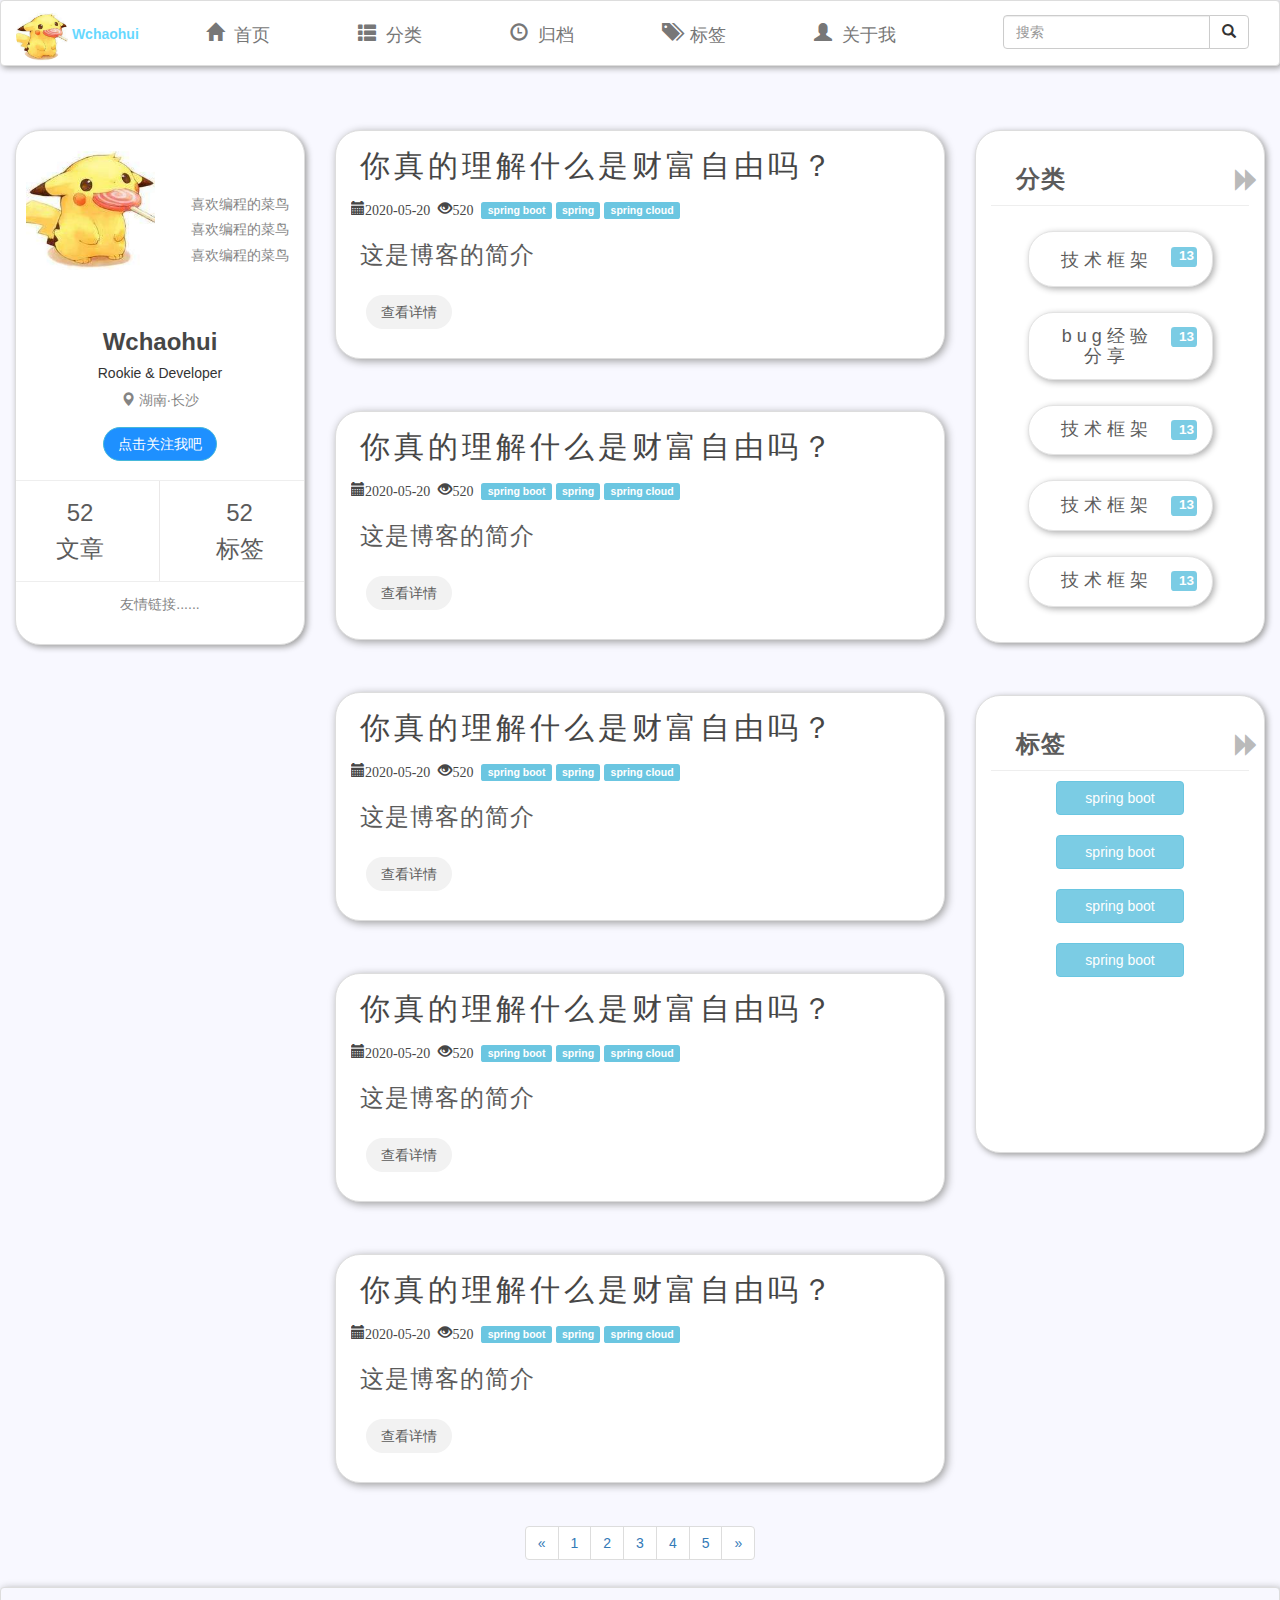
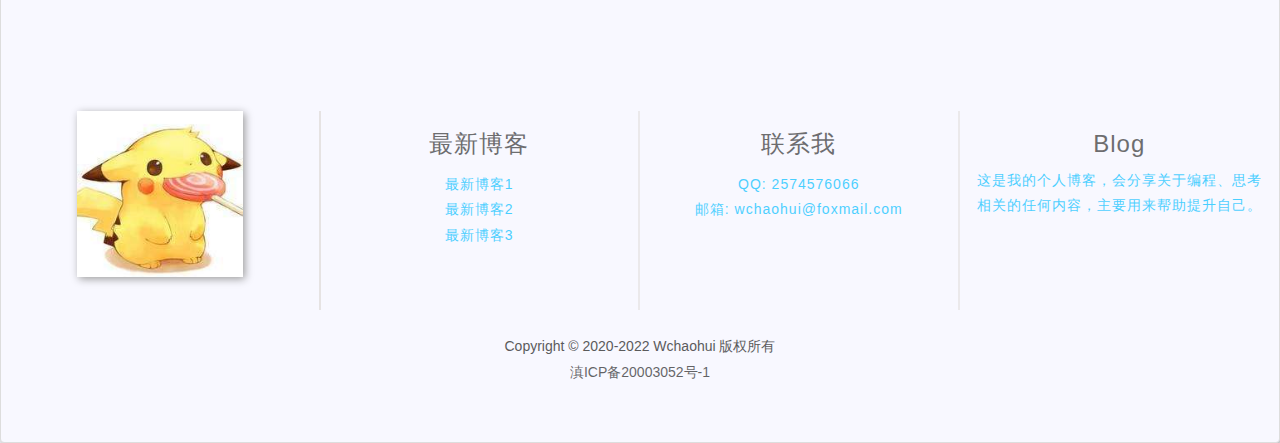
==== index.html @ ba629c8a "Initial commit" ====
<!DOCTYPE html>
<html lang="en">
<head>
    <meta charset="UTF-8">
    <meta http-equiv="X-UA-Compatible" content="IE=edge">
    <meta name="viewport" content="width=device-width, initial-scale=1, maximum-scale=1, user-scalable=no">
    <title>Wchaohui</title>

    <!-- 最新版本的 Bootstrap 核心 CSS 文件 -->
    <link rel="stylesheet"
          href="https://cdn.jsdelivr.net/npm/bootstrap@3.3.7/dist/css/bootstrap.min.css"
          integrity="sha384-BVYiiSIFeK1dGmJRAkycuHAHRg32OmUcww7on3RYdg4Va+PmSTsz/K68vbdEjh4u"
          crossorigin="anonymous">
    <link rel="stylesheet" href="./static/css/me.css">
</head>
<body>
<!--导航条-->
<nav class="navbar navbar-default row text-center thumbnail m-box-shadow-mini m-margin-none m-padded-none" role="navigation" style="height:66px;margin-bottom: 0px">
    <div class="content">
    <div class="container-fluid">
        <div class="navbar-header">
            <button type="button" class="navbar-toggle collapsed" data-toggle="collapse" data-target="#bs-example-navbar-collapse-1" aria-expanded="false">
                <span class="sr-only">Toggle navigation</span>
                <span class="icon-bar"></span>
                <span class="icon-bar"></span>
                <span class="icon-bar"></span>
            </button>
            <a class="" href="#">
                <div class="form-inline navbar-btn ">
                    <img class="m-div-imag-size m-padded-none" src="./static/images/headProtrait.jpg" style="border-radius: 55%;">
                    <b class="m-opacity-big m-font-color-blue">Wchaohui</b>
                </div>

            </a>
        </div>

        <div class="collapse navbar-collapse " id="bs-example-navbar-collapse-1" style="padding-top: 6px">
            <ul class="nav navbar-nav ">
                <li><a href="#" style="font-size: 18px;margin-left: 52px"><span class="glyphicon glyphicon-home"
                                                                                style="padding-right: 6px"
                                                                                aria-hidden="true">&ensp;首页</span> </a></li>
                <li><a href="#" style="font-size: 18px;margin-left: 52px"><span class="glyphicon glyphicon-th-list"
                                                                                style="padding-right: 6px"
                                                                                aria-hidden="true">&ensp;分类 </span></a></li>
                <li><a href="#" style="font-size: 18px;margin-left: 52px"><span class="glyphicon glyphicon-time"
                                                                                style="padding-right: 6px"
                                                                                aria-hidden="true">&ensp;归档 </span></a></li>
                <li><a href="#" style="font-size: 18px;margin-left: 52px"><span class="glyphicon glyphicon-tags"
                                                                                style="padding-right: 6px"
                                                                                aria-hidden="true">&ensp;标签</span> </a></li>
                <li><a href="#" style="font-size: 18px;margin-left: 52px "><span class="glyphicon glyphicon-user"
                                                                                 style="" aria-hidden="true">&ensp;关于我</span>
                </a></li>



            </ul>
            <div class="navbar-form navbar-right" >
                <div class="input-group">
                    <input type="text" class="form-control" placeholder="搜索">
                    <span class="input-group-btn">
                        <button class="btn btn-default" type="button"><span class="glyphicon glyphicon-search" aria-hidden="true"></span></button>
                   </span>
                </div><!-- /input-group -->
            </div><!-- /.col-lg-6 -->


        </div>

    </div>
    </div>

</nav>

<div class="content">
<!--内容主体-->
<div class="row m-margin-none " style="padding-top: 12px">
    <!-- 左侧 -->
    <div class="col-md-3"  >
        <nav class="collapse navbar-collapse m-padded-none " id="collapse-2" style="margin-top: 52px;padding-top: 0px;">
            <div class="panel panel-default panel-body m-border-radius m-box-shadow-mini  m-padded-none text-center" >
<!--                头像、介绍-->
                <div class="row m-middle">
<!--                    头像-->
                    <div class="col-md-6 center-block">
                        <img src="./static/images/headProtrait.jpg" class="img-responsive m-margin-large">
                    </div>
                    <!-- 介绍-->
                    <div class="col-md-6   m-opacity-big text-center">
                        <div class="m-margin-tb-big" >
                            <h5>喜欢编程的菜鸟</h5>
                            <h5>喜欢编程的菜鸟</h5>
                            <h5>喜欢编程的菜鸟</h5>
                        </div>
                    </div>
                </div>
                <!-- 个人信息 -->
                <div class="row text-center m-font-lined ">
                    <h3 class="m-opacity" style="margin-top: 0px;"><b>Wchaohui</b></h3>
                    <h5>Rookie & Developer</h5>
                    <h5 class="m-opacity-big"  style="margin-bottom: 0px" ><span class="glyphicon glyphicon-map-marker"aria-hidden="true"></span> 湖南·长沙</h5>
                    <button type="button" class="btn btn-info m-border-radius m-padded-lr-mini m-margin-tb-mini" style="background-color: dodgerblue;outline: none">点击关注我吧</button>
                </div>
<!--                 博客 、 标签 -->
                <hr class="m-margin-none">
                <div class="row ">

                    <!-- 博客 -->
                    <div class="col-md-6 m-padded-none m-opacity-mini m-padded-tb" style="border-right: 1px solid #E6E3E3">
                                <h3 class="m-font-mimi m-margin-none m-font-lined-mini">52</h3>
                                <h3 class="m-font-mini m-margin-none m-font-lined-mini">文章</h3>
                    </div>


                    <!-- 标签 -->
                    <div class="col-md-6 m-padded-none m-opacity-mini m-padded-tb" >
                        <h3 class="m-font-mimi m-margin-none m-font-lined-mini">52</h3>
                        <h3 class="m-font-mini m-margin-none m-font-lined-mini">标签</h3>
                    </div>

                </div>
                <hr class="m-margin-none" style="padding-left: 0;padding-right:0">
                <div class="row m-opacity-big m-margin-tiny m-div-min-height-mini">
                    <h5>友情链接......</h5>
                </div>

                

            </div>
        </nav>
    </div>


    <!--    中间-->
    <div class="col-md-6" >
        <!--        header-->
        <!--        <div class="panel panel-default panel-body m-padded-tb-mini" style="margin-bottom: 0px">-->
        <!--            <div class="row text-center">-->
        <!--                <div class="col-md-2" style="color: aqua"><h3>博客</h3></div>-->
        <!--                <h3 class="col-md-2 col-md-offset-8" >共 <strong style="color: darkorange">14</strong> 篇</h3>-->
        <!--            </div>-->
        <!--        </div>-->
        <!--        中间内容-->
        <div>
            <div class="panel panel-default panel-body m-border-radius m-box-shadow" style="margin-top: 52px">
                <!--            标题-->
                <div class="m-padded-tb-mini m-font-spaced-mini m-font-padded-left m-opacity"><h2 class="m-margin-none">你真的理解什么是财富自由吗？</h2></div>
                <div class="row container-fluid m-opacity" style="margin-top: 8px">
                        <div class="text-left m-padded-none" style="margin-top:6px;margin-right: 3px" >
                            <span class="glyphicon glyphicon-calendar m-padded-none text-right"  style="padding-right:0.3em" aria-hidden="true">2020-05-20</span>
                            <span class="text-right glyphicon glyphicon-eye-open m-padded-none" style="padding-top: 0.1em;padding-right:0.3em" aria-hidden="true">520</span>
                            <span class="label label-info">spring boot</span>
                            <span class="label label-info">spring</span>
                            <span class="label label-info">spring cloud</span>
                        </div>
                </div>
                <div class="m-padded-tb-mini m-font-spaced m-font-padded-left m-opacity-mini m-margin-none"><h3>这是博客的简介</h3></div>
                <div class="m-padded-tb col-md-2 "><button type="button" class="btn btn-primary-outline  m-opacity-mini m-padded-lr-mini" style="border-radius: 25px;outline: none;">查看详情</button></div>



            </div>

            <div class="panel panel-default panel-body m-border-radius m-box-shadow" style="margin-top: 52px">
                <!--            标题-->
                <div class="m-padded-tb-mini m-font-spaced-mini m-font-padded-left m-opacity"><h2 class="m-margin-none">你真的理解什么是财富自由吗？</h2></div>
                <div class="row container-fluid m-opacity" style="margin-top: 8px">
                    <div class="text-left m-padded-none" style="margin-top:6px;margin-right: 3px" >
                        <span class="glyphicon glyphicon-calendar m-padded-none text-right"  style="padding-right:0.3em" aria-hidden="true">2020-05-20</span>
                        <span class="text-right glyphicon glyphicon-eye-open m-padded-none" style="padding-top: 0.1em;padding-right:0.3em" aria-hidden="true">520</span>
                        <span class="label label-info">spring boot</span>
                        <span class="label label-info">spring</span>
                        <span class="label label-info">spring cloud</span>
                    </div>
                </div>
                <div class="m-padded-tb-mini m-font-spaced m-font-padded-left m-opacity-mini m-margin-none"><h3>这是博客的简介</h3></div>
                <div class="m-padded-tb col-md-2 "><button type="button" class="btn btn-primary-outline  m-opacity-mini m-padded-lr-mini" style="border-radius: 25px;outline: none;">查看详情</button></div>



            </div>
            <div class="panel panel-default panel-body m-border-radius m-box-shadow" style="margin-top: 52px">
                <!--            标题-->
                <div class="m-padded-tb-mini m-font-spaced-mini m-font-padded-left m-opacity"><h2 class="m-margin-none">你真的理解什么是财富自由吗？</h2></div>
                <div class="row container-fluid m-opacity" style="margin-top: 8px">
                    <div class="text-left m-padded-none" style="margin-top:6px;margin-right: 3px" >
                        <span class="glyphicon glyphicon-calendar m-padded-none text-right"  style="padding-right:0.3em" aria-hidden="true">2020-05-20</span>
                        <span class="text-right glyphicon glyphicon-eye-open m-padded-none" style="padding-top: 0.1em;padding-right:0.3em" aria-hidden="true">520</span>
                        <span class="label label-info">spring boot</span>
                        <span class="label label-info">spring</span>
                        <span class="label label-info">spring cloud</span>
                    </div>
                </div>
                <div class="m-padded-tb-mini m-font-spaced m-font-padded-left m-opacity-mini m-margin-none"><h3>这是博客的简介</h3></div>
                <div class="m-padded-tb col-md-2 "><button type="button" class="btn btn-primary-outline  m-opacity-mini m-padded-lr-mini" style="border-radius: 25px;outline: none;">查看详情</button></div>



            </div>
            <div class="panel panel-default panel-body m-border-radius m-box-shadow" style="margin-top: 52px">
                <!--            标题-->
                <div class="m-padded-tb-mini m-font-spaced-mini m-font-padded-left m-opacity"><h2 class="m-margin-none">你真的理解什么是财富自由吗？</h2></div>
                <div class="row container-fluid m-opacity" style="margin-top: 8px">
                    <div class="text-left m-padded-none" style="margin-top:6px;margin-right: 3px" >
                        <span class="glyphicon glyphicon-calendar m-padded-none text-right"  style="padding-right:0.3em" aria-hidden="true">2020-05-20</span>
                        <span class="text-right glyphicon glyphicon-eye-open m-padded-none" style="padding-top: 0.1em;padding-right:0.3em" aria-hidden="true">520</span>
                        <span class="label label-info">spring boot</span>
                        <span class="label label-info">spring</span>
                        <span class="label label-info">spring cloud</span>
                    </div>
                </div>
                <div class="m-padded-tb-mini m-font-spaced m-font-padded-left m-opacity-mini m-margin-none"><h3>这是博客的简介</h3></div>
                <div class="m-padded-tb col-md-2 "><button type="button" class="btn btn-primary-outline  m-opacity-mini m-padded-lr-mini" style="border-radius: 25px;outline: none;">查看详情</button></div>



            </div>
            <div class="panel panel-default panel-body m-border-radius m-box-shadow" style="margin-top: 52px">
                <!--            标题-->
                <div class="m-padded-tb-mini m-font-spaced-mini m-font-padded-left m-opacity"><h2 class="m-margin-none">你真的理解什么是财富自由吗？</h2></div>
                <div class="row container-fluid m-opacity" style="margin-top: 8px">
                    <div class="text-left m-padded-none" style="margin-top:6px;margin-right: 3px" >
                        <span class="glyphicon glyphicon-calendar m-padded-none text-right"  style="padding-right:0.3em" aria-hidden="true">2020-05-20</span>
                        <span class="text-right glyphicon glyphicon-eye-open m-padded-none" style="padding-top: 0.1em;padding-right:0.3em" aria-hidden="true">520</span>
                        <span class="label label-info">spring boot</span>
                        <span class="label label-info">spring</span>
                        <span class="label label-info">spring cloud</span>
                    </div>
                </div>
                <div class="m-padded-tb-mini m-font-spaced m-font-padded-left m-opacity-mini m-margin-none"><h3>这是博客的简介</h3></div>
                <div class="m-padded-tb col-md-2 "><button type="button" class="btn btn-primary-outline  m-opacity-mini m-padded-lr-mini" style="border-radius: 25px;outline: none;">查看详情</button></div>



            </div>



<!--            简介-->

        </div>






        <!--        footer分页跳转-->
        <div class="m-padded-tb-mini" style="margin-top: 0px">
            <div class="row text-center">
                <nav aria-label="Page navigation">
                    <ul class="pagination">
                        <li>
                            <a href="#" aria-label="Previous">
                                <span aria-hidden="true">&laquo;</span>
                            </a>
                        </li>
                        <li><a href="#">1</a></li>
                        <li><a href="#">2</a></li>
                        <li><a href="#">3</a></li>
                        <li><a href="#">4</a></li>
                        <li><a href="#">5</a></li>
                        <li>
                            <a href="#" aria-label="Next">
                                <span aria-hidden="true">&raquo;</span>
                            </a>
                        </li>
                    </ul>
                </nav>
            </div>
        </div>

    </div>

    <!-- 右侧 -->
    <div class="col-md-3 " >
        <div class="m-padded-none " style="margin-top: 52px;padding-top: 0px;" >
<!--            分类-->
            <div class="panel panel-default panel-body m-border-radius m-box-shadow-mini " >
                <div class=" page-header m-padded-none m-margin-none" style="padding-left: 25px">
                    <h3 class="row m-opacity-mini m-font-spaced ">
                        <b class="col-md-5">分类</b>
                        <a class="col-md-2 col-md-offset-5" href="#"><span class="glyphicon glyphicon-forward text-right " style="color: darkgray;margin-bottom: 5px" aria-hidden="true"></span></a>
                    </h3>
                </div>
                <!-- 分类具体内容 -->
                <div class="col-md-10 col-md-offset-1 text-center m-opacity-mini m-div-min-height">
                    <div class="panel panel-default panel-body m-border-radius m-margin-top m-padded-tb-tiny m-box-shadow-mini ">
                        <h4 class="m-center-block m-font-lined-mini">
                            <div class="col-md-10 m-font-spaced-tiny " style="padding-bottom: 8px">技术框架</div>
                            <span class="col-md-2  label label-info " style="margin-bottom: 10px">13</span>
                        </h4>
                    </div>
                    <div class="panel panel-default panel-body m-border-radius m-margin-top m-padded-tb-tiny m-box-shadow-mini">
                        <h4>
                            <div class="col-md-10 m-font-spaced-tiny" style="padding-bottom: 8px">bug经验分享</div>
                            <span class="col-md-2  label label-info" style="margin-bottom: 10px">13</span>
                        </h4>
                    </div>

                    <div class="panel panel-default panel-body m-border-radius m-margin-top m-padded-tb-tiny m-box-shadow-mini">
                        <h4>
                            <div class="col-md-10 m-font-spaced-tiny" style="padding-bottom: 8px">技术框架</div>
                            <span class="col-md-2  label label-info" style="margin-bottom: 10px">13</span>
                        </h4>
                    </div>
                    <div class="panel panel-default panel-body m-border-radius m-margin-top m-padded-tb-tiny m-box-shadow-mini">
                        <h4>
                            <div class="col-md-10 m-font-spaced-tiny" style="padding-bottom: 8px">技术框架</div>
                            <span class="col-md-2  label label-info" style="margin-bottom: 10px">13</span>
                        </h4>
                    </div>
                    <div class="panel panel-default panel-body m-border-radius m-margin-top m-padded-tb-tiny m-box-shadow-mini">
                        <h4>
                            <div class="col-md-10 m-font-spaced-tiny" style="padding-bottom: 8px">技术框架</div>
                            <span class="col-md-2  label label-info" style="margin-bottom: 10px">13</span>
                        </h4>
                    </div>

                </div>
            </div>
<!--            标签-->
            <div class="panel panel-default panel-body m-border-radius m-box-shadow-mini m-margin-tb ">
                <div class=" page-header m-padded-none m-margin-none" style="padding-left: 25px">
                    <h3 class="row m-opacity-mini m-font-spaced ">
                        <b class="col-md-5">标签</b>
                        <a class="col-md-2 col-md-offset-5" href="#"><span class="glyphicon glyphicon-forward text-right " style="color: darkgray;margin-bottom: 5px" aria-hidden="true"></span></a>
                    </h3>
                </div>
                <!-- 标签具体内容 -->
                <div class="m-opacity-mini m-div-min-height  m-margin-none text-center" >
<!--                    <div class="col-md-5 m-margin-tiny "><h3 ><span class="label label-info">spring boot</span></h3></div>-->
                    <span class="btn btn-info m-margin-large m-padded-lr">spring boot</span>
                    <span class="btn btn-info m-margin-large m-padded-lr">spring boot</span>
                    <span class="btn btn-info m-margin-large m-padded-lr">spring boot</span>
                    <span class="btn btn-info m-margin-large m-padded-lr">spring boot</span>


                </div>
            </div>
        </div>

    </div>
    </div>
</div>
<!--底部footer-->
<footer   class="thumbnail text-center  m-box-shadow m-padded-none m-margin-none" style="background-color: ghostwhite" >
    <div class="content">

    <div class="col-md-12 m-font-spaced">
        <div class="row  m-padded-none m-margin-tb-mini" style="padding-top: 52px;">

            <div class="col-md-3 m-div-min-height-large " style="border-right: 2px solid #E6E3E3">
                <img src="./static/images/headProtrait.jpg" class="m-box-shadow" style="width: 166px; height: 166px">
            </div>
            <div class="col-md-3 m-div-min-height-large m-opacity-tiny" style="border-right: 2px solid #E6E3E3">
                <h3>最新博客</h3>
                <div class="m-margin-tb-mini " >
                    <h5 ><a href="#" style="color: deepskyblue">最新博客1</a></h5>
                    <h5><a href="#" style="color: deepskyblue">最新博客2</a></h5>
                    <h5><a href="#" style="color: deepskyblue">最新博客3</a></h5>
                </div>

            </div>
            <div class="col-md-3 m-div-min-height-large m-opacity-tiny" style="border-right: 2px solid #e6e3e3">
                <h3>联系我</h3>
                <div class="m-margin-tb-mini m-font-color-blue">
                    <h5>QQ: 2574576066</h5>
                    <h5>邮箱: wchaohui@foxmail.com</h5>
                </div>

            </div>

            <div class="col-md-3 m-div-min-height-large m-opacity-tiny m-font-spaced">
                <h3>Blog</h3>
                <h5 class="m-font-lined m-font-color-blue ">这是我的个人博客，会分享关于编程、思考相关的任何内容，主要用来帮助提升自己。</h5>
            </div>
        </div>
    </div>
        <div class="row m-margin-tb m-margin-none">
            <div class="col-md-6 col-md-offset-3">
<!-- 分割线               <div class="m-aline "></div>-->
                <div>
                    <h5 class="m-opacity-mini">Copyright © 2020-2022 Wchaohui 版权所有</h5>
                    <h5 ><a href="http://www.beian.miit.gov.cn" class="m-opacity-big" >滇ICP备20003052号-1</a></h5>
                </div>



            </div>


        </div>
    </div>


</footer>
<!-- 最新的 Bootstrap 核心 JavaScript 文件 -->
<script src="https://cdn.jsdelivr.net/npm/bootstrap@3.3.7/dist/js/bootstrap.min.js"
        integrity="sha384-Tc5IQib027qvyjSMfHjOMaLkfuWVxZxUPnCJA7l2mCWNIpG9mGCD8wGNIcPD7Txa"
        crossorigin="anonymous">
</script>
</body>
</html>
---- static/css/me.css ----
a:link {
    color: black;
    text-decoration:none;
}
/* 未访问链接*/
a:visited {
    color: black;
    text-decoration:none;
}

/* 已访问链接 */
a:hover {
    color: orange;
    text-decoration:none;
}  /* 鼠标移动到链接上 */
a:active {
    color:orange;
    text-decoration:none;
}

.m-imag-size {
    width: 100%;
    height: 100%;
}
.m-div-imag-size {
    width: 52px;
    height: 52px;
}
.m-padded-none {
    padding: 0px;
}
.m-div-min-height-mini {

    min-height: 52px;

}
.m-div-min-height-large {

    min-height: 199px;

}
.m-div-min-height {
    min-height: 366px;

}
.m-tag-color {
    background-color: aliceblue;
    color: black;
}

.m-margin-none{
    margin: 0px;
}


.m-margin-top {
    margin-top: 25px;
}
.m-margin-tb-mini {
    margin-top: 19px;
    margin-bottom: 19px;
}
.m-margin-tb-tiny {
    margin-top: 25px;
    margin-bottom: 25px;
}
.m-margin-tb {
    margin-top: 52px;
    margin-bottom: 52px;
}
.m-margin-tb-big {
    margin-top: 66px;
    margin-bottom: 66px;
}
.m-margin-big {
    margin: 52px 52px 52px 52px;
}
.m-margin-tiny {
    margin: 5px 10px 5px 10px;
}
.m-margin-large{
    margin: 10px 10px 10px 10px;
}
.m-box-shadow {
    box-shadow:2px 2px 8px #9C9C9C;
}
.m-box-shadow-mini {
    box-shadow:2px 2px 6px #9C9C9C;
}
.m-margin-min{
    margin: 10px 10px 10px 10px;

}
.m-padded-lr-mini {
    padding-left: 1em;
    padding-right: 1em;
}
.m-padded-lr {
    padding-left: 2em;
    padding-right: 2em;
}

.m-padded-tb-mini {
    padding-top: 0.2em;
    padding-bottom: 0.2em;
}
.m-padded-tb-tiny {
    padding-top: 0.3em;
    padding-bottom: 0.3em;
}
.m-padded-tb-small {
    padding-top: 0.5em;
    padding-bottom: 0.5em;
}
.m-padded-tb {
    padding-top: 1em;
    padding-bottom: 1em;
}
.m-padded-tb-large {
    padding-top: 2em;
    padding-bottom: 2em;
}
.m-padded-tb-big {
    padding-top: 3em;
    padding-bottom: 3em;
}
.m-padded-tb-huge {
    padding-top: 4em;
    padding-bottom:4em;
}
.m-padded-tb-massive {
    padding-top: 5em;
    padding-bottom: 5em;
}

.m-font-padded-left{
    padding-left: 9px;
}
.m-font-thin {
    font-width: 300px;
}
.m-font-spaced-mini {
    letter-spacing: 4px;
}
.m-font-spaced {
    letter-spacing: 1px;
}
.m-font-spaced-large {
    letter-spacing: 3px;
}
.m-font-spaced-tiny {
    letter-spacing: 5px;
}
.m-font-lined {
    line-height: 1.8;
}
.m-font-lined-mini {
    line-height: 1.5;
}
.m-font-color-blue {
    color: deepskyblue;
}


/*
    透明度
 */
.m-opacity-mini {
    opacity: 0.8;
}
.m-opacity {
    opacity: 0.90;
}
.m-opacity-tiny {
    opacity: 0.7;
}
.m-opacity-big {
    opacity: 0.6;
}
/*
圆角
 */
.m-border-radius {
    border-radius: 25px;
}

/*
竖线
 */
.m-vLine {
    float:left;
    margin-top: 0px;
    width: 1px;
    height: 88px;
    background: #E6E3E3;
}
/*
    横线
 */
.m-aline {
    background-color:#E6E3E3;
    height:2px;

}
body {
    -webkit-text-size-adjust : 100% ;
    -moz-text-size-adjust : 100% ;
    -ms-text-size-adjust : 100% ;
    text-size-adjust : 100%;
    background-color: ghostwhite;
}
/*
垂直居中
 */
.m-middle {
    float: none;
    display: inline-block;
    vertical-align: middle;
}

.content {
    max-width: 1666px;
    margin-right: auto;
    margin-left: auto;
}
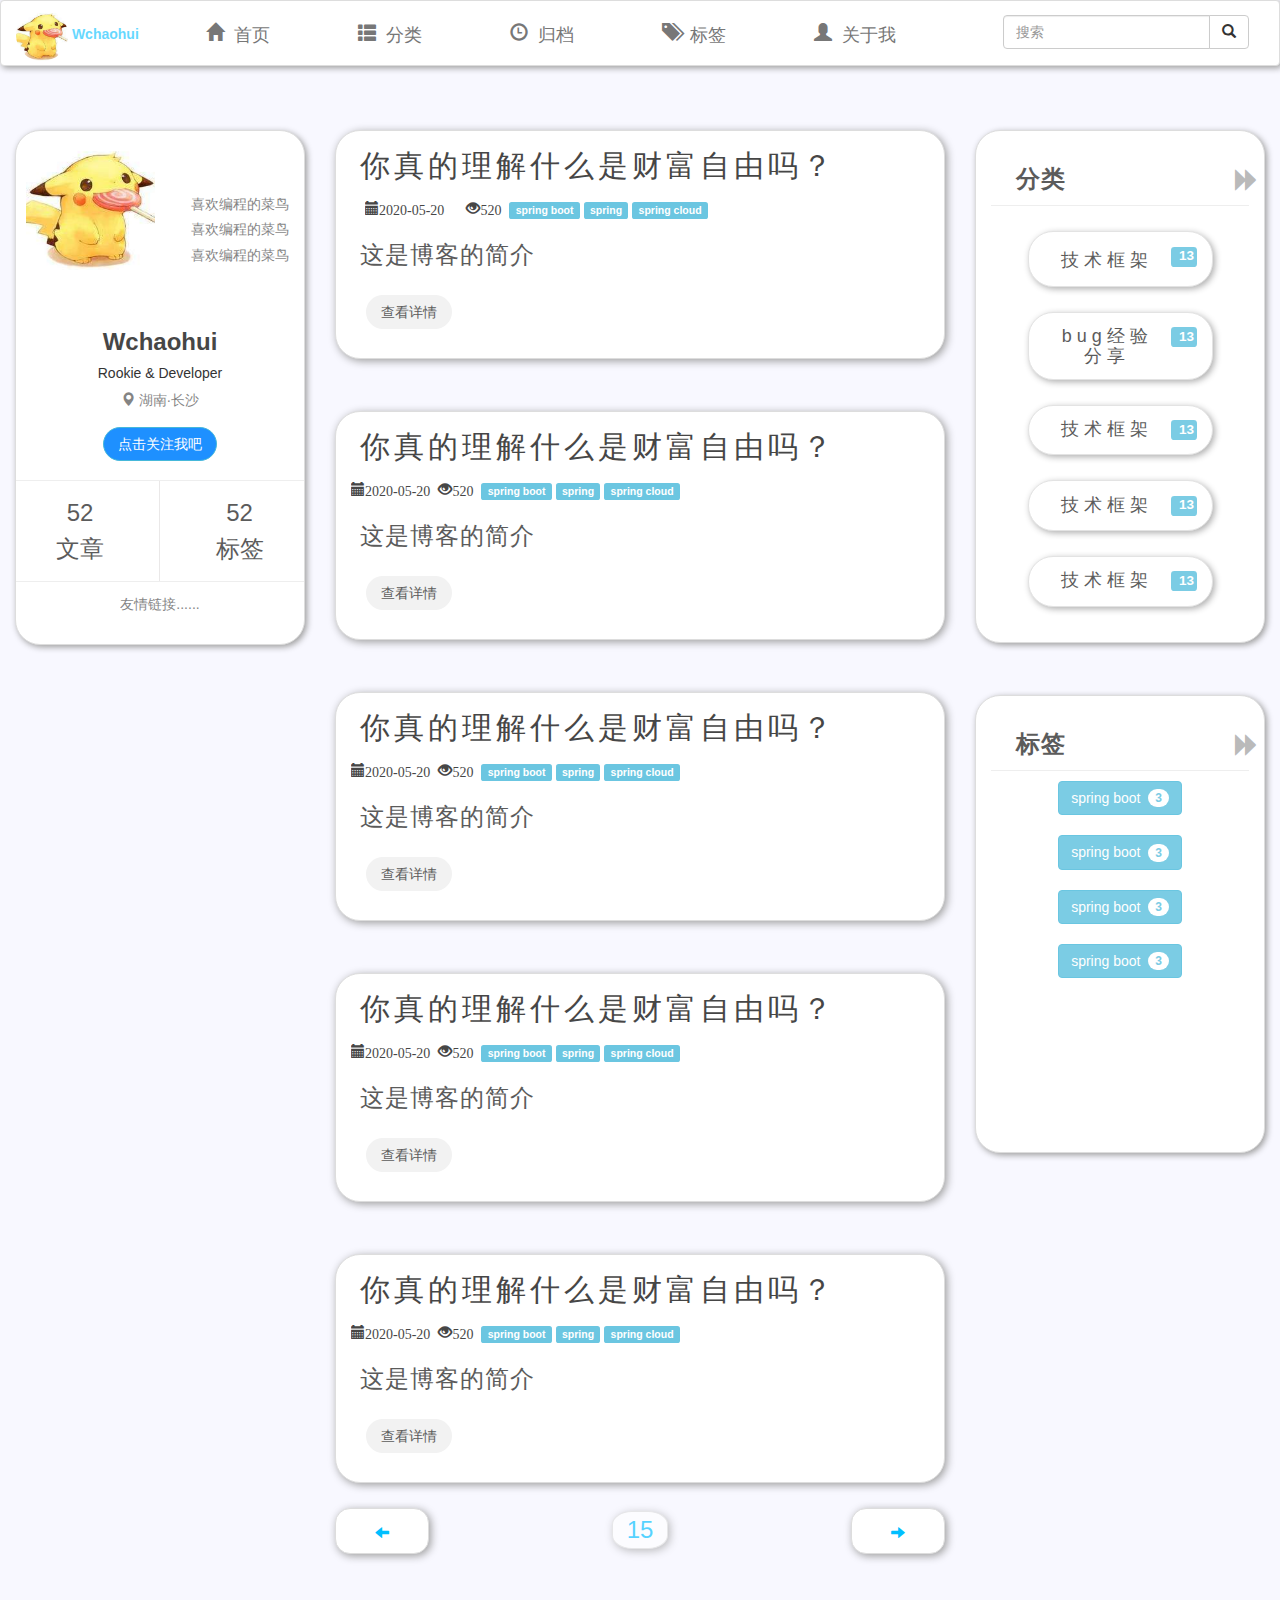
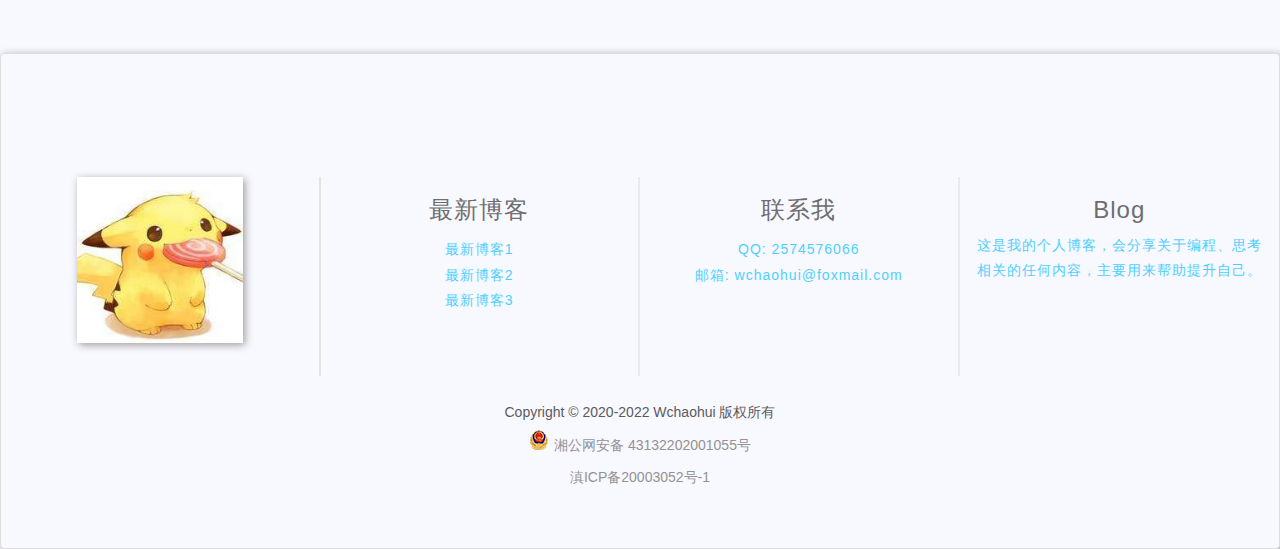
==== commit f0412f4e: "博客详情、归档和分类页面完成" ====
--- a/index.html
+++ b/index.html
@@ -145,14 +145,14 @@
             <div class="panel panel-default panel-body m-border-radius m-box-shadow" style="margin-top: 52px">
                 <!--            标题-->
                 <div class="m-padded-tb-mini m-font-spaced-mini m-font-padded-left m-opacity"><h2 class="m-margin-none">你真的理解什么是财富自由吗？</h2></div>
-                <div class="row container-fluid m-opacity" style="margin-top: 8px">
-                        <div class="text-left m-padded-none" style="margin-top:6px;margin-right: 3px" >
-                            <span class="glyphicon glyphicon-calendar m-padded-none text-right"  style="padding-right:0.3em" aria-hidden="true">2020-05-20</span>
-                            <span class="text-right glyphicon glyphicon-eye-open m-padded-none" style="padding-top: 0.1em;padding-right:0.3em" aria-hidden="true">520</span>
-                            <span class="label label-info">spring boot</span>
-                            <span class="label label-info">spring</span>
-                            <span class="label label-info">spring cloud</span>
-                        </div>
+                <div class="row container-fluid m-opacity" style="margin-top: 8px;">
+                    <div class="text-left" style="margin-top:6px;margin-right: 3px" >
+                        <span class="glyphicon glyphicon-calendar m-padded-lr-mini"  style="padding-right:0.3em" aria-hidden="true">2020-05-20</span>
+                        <span class=" glyphicon glyphicon-eye-open m-padded-lr-mini" style="padding-top: 0.1em;padding-right:0.3em" aria-hidden="true">520</span>
+                        <span class="label label-info ">spring boot</span>
+                        <span class="label label-info ">spring</span>
+                        <span class="label label-info ">spring cloud</span>
+                    </div>
                 </div>
                 <div class="m-padded-tb-mini m-font-spaced m-font-padded-left m-opacity-mini m-margin-none"><h3>这是博客的简介</h3></div>
                 <div class="m-padded-tb col-md-2 "><button type="button" class="btn btn-primary-outline  m-opacity-mini m-padded-lr-mini" style="border-radius: 25px;outline: none;">查看详情</button></div>
@@ -246,29 +246,13 @@
 
 
         <!--        footer分页跳转-->
-        <div class="m-padded-tb-mini" style="margin-top: 0px">
-            <div class="row text-center">
-                <nav aria-label="Page navigation">
-                    <ul class="pagination">
-                        <li>
-                            <a href="#" aria-label="Previous">
-                                <span aria-hidden="true">&laquo;</span>
-                            </a>
-                        </li>
-                        <li><a href="#">1</a></li>
-                        <li><a href="#">2</a></li>
-                        <li><a href="#">3</a></li>
-                        <li><a href="#">4</a></li>
-                        <li><a href="#">5</a></li>
-                        <li>
-                            <a href="#" aria-label="Next">
-                                <span aria-hidden="true">&raquo;</span>
-                            </a>
-                        </li>
-                    </ul>
-                </nav>
-            </div>
-        </div>
+        <nav aria-label="Page navigation">
+            <ul class="pager text-center m-margin-tb-tiny" style="margin-bottom: 99px">
+                <li class="previous " ><a href="#" class="m-box-shadow"><span class="glyphicon glyphicon-arrow-left m-padded-max m-font-color-blue " aria-hidden="true"></span></a></li>
+                <li><span class="btn btn-lg disabled " style="border-radius: 35%;margin-top: 3px;box-shadow: 2px 2px 8px #9C9C9C"><h3 class="m-margin-none m-font-color-blue">15</h3></span></li>
+                <li class="next"><a class="m-box-shadow" href="#"> <span class="glyphicon glyphicon-arrow-right m-padded-max m-font-color-blue" aria-hidden="true"></span></a></li>
+            </ul>
+        </nav>
 
     </div>
 
@@ -330,10 +314,10 @@
                 <!-- 标签具体内容 -->
                 <div class="m-opacity-mini m-div-min-height  m-margin-none text-center" >
 <!--                    <div class="col-md-5 m-margin-tiny "><h3 ><span class="label label-info">spring boot</span></h3></div>-->
-                    <span class="btn btn-info m-margin-large m-padded-lr">spring boot</span>
-                    <span class="btn btn-info m-margin-large m-padded-lr">spring boot</span>
-                    <span class="btn btn-info m-margin-large m-padded-lr">spring boot</span>
-                    <span class="btn btn-info m-margin-large m-padded-lr">spring boot</span>
+                    <span class="btn btn-info m-margin-large">spring boot&nbsp;&nbsp;<span class="badge">3</span> </span>
+                    <span class="btn btn-info m-margin-large">spring boot&nbsp;&nbsp;<span class="badge">3</span> </span>
+                    <span class="btn btn-info m-margin-large">spring boot&nbsp;&nbsp;<span class="badge">3</span> </span>
+                    <span class="btn btn-info m-margin-large">spring boot&nbsp;&nbsp;<span class="badge">3</span> </span>
 
 
                 </div>
@@ -382,7 +366,16 @@
 <!-- 分割线               <div class="m-aline "></div>-->
                 <div>
                     <h5 class="m-opacity-mini">Copyright © 2020-2022 Wchaohui 版权所有</h5>
-                    <h5 ><a href="http://www.beian.miit.gov.cn" class="m-opacity-big" >滇ICP备20003052号-1</a></h5>
+                    <div style="width:300px;margin:auto;">
+                        <a target="_blank" href="http://www.beian.gov.cn/portal/registerSystemInfo?recordcode=43132202001055"
+                           style="display:inline-block;text-decoration:none;">
+                            <img src="./static/images/备案图标.png" style="float:left;"/>
+                            <p style="float:left;margin: 5px 0px 0px 5px; color:#939393;">湘公网安备 43132202001055号</p>
+                        </a>
+                    </div>
+                    <h5 ><a href="http://www.beian.miit.gov.cn" style="color: #939393">滇ICP备20003052号-1</a></h5>
+
+
                 </div>
 
 
--- a/static/css/me.css
+++ b/static/css/me.css
@@ -22,10 +22,21 @@
     width: 100%;
     height: 100%;
 }
+.m-padded-mini {
+    padding: 9px 5px 9px 5px;
+}
+
+.m-imag-size-max {
+    width: 100%;
+    height: 100%;
+}
 .m-div-imag-size {
     width: 52px;
     height: 52px;
-}
+}.m-div-imag-tiny {
+     width: 180px;
+     height: 180px;
+ }
 .m-padded-none {
     padding: 0px;
 }
@@ -91,6 +102,7 @@
     margin: 10px 10px 10px 10px;
 
 }
+
 .m-padded-lr-mini {
     padding-left: 1em;
     padding-right: 1em;
@@ -99,6 +111,9 @@
     padding-left: 2em;
     padding-right: 2em;
 }
+.m-padded-right {
+    padding-right: 1em;
+}
 
 .m-padded-tb-mini {
     padding-top: 0.2em;
@@ -160,6 +175,20 @@
 .m-font-color-blue {
     color: deepskyblue;
 }
+/**
+转载
+ */
+.m-reprint {
+    color: brown;
+    border-color: brown;
+}
+/**
+转载
+ */
+.m-original {
+    color: deepskyblue;
+    border-color: deepskyblue;
+}
 
 
 /*
@@ -182,6 +211,10 @@
  */
 .m-border-radius {
     border-radius: 25px;
+}
+
+.m-border-radius-tiny {
+    border-radius: 15px;
 }
 
 /*
@@ -224,10 +257,91 @@
     margin-left: auto;
 }
 
-
-
-
-
-
-
-
+/**
+横虚线
+ */
+.m-cross-dotted {
+    border-bottom-style: dotted;
+    border-width: 2px;
+    border-color: #9C9C9C;
+    margin-top: 29px;
+    margin-bottom: 29px;
+    opacity: 0.29;
+
+}
+.m-padded-max {
+    padding-left:25px;
+    padding-right:25px;
+    padding-top: 10px;
+    padding-bottom: 10px;
+}
+
+/*
+上下居中
+ */
+.m-vCenter {
+    margin-top: auto;
+    margin-bottom: auto;
+}
+
+/*
+赏
+ */
+.m-btn-admire {
+    border-radius: 55%;
+    width: 99px;
+    height:99px;
+    margin:auto;
+    font-size: 52px;
+
+}
+
+.node {
+    width: 12px;
+    color: #fff;
+    height: 12px;
+    border-radius: 50%;
+    margin: 11px 0 0 -8px;
+    display: inline-block;
+    background-color: #38b7ea;
+}
+
+
+/* 提示框小角的小方块 */
+
+.m-inner{
+
+    background-color:#FFF;
+
+    width:10px;
+
+    height:10px;
+
+    border:1px solid #ddd;
+
+    /* 旋转小方块并调整位置形成尖角 */
+
+    position:relative;
+
+    left: -20px;
+    top: -5px;
+
+    transform:rotate(-45deg);
+
+    border-right:0px;
+
+    border-bottom:0px;
+
+
+}
+
+.m-bounced {
+
+}
+
+
+
+
+
+
+
